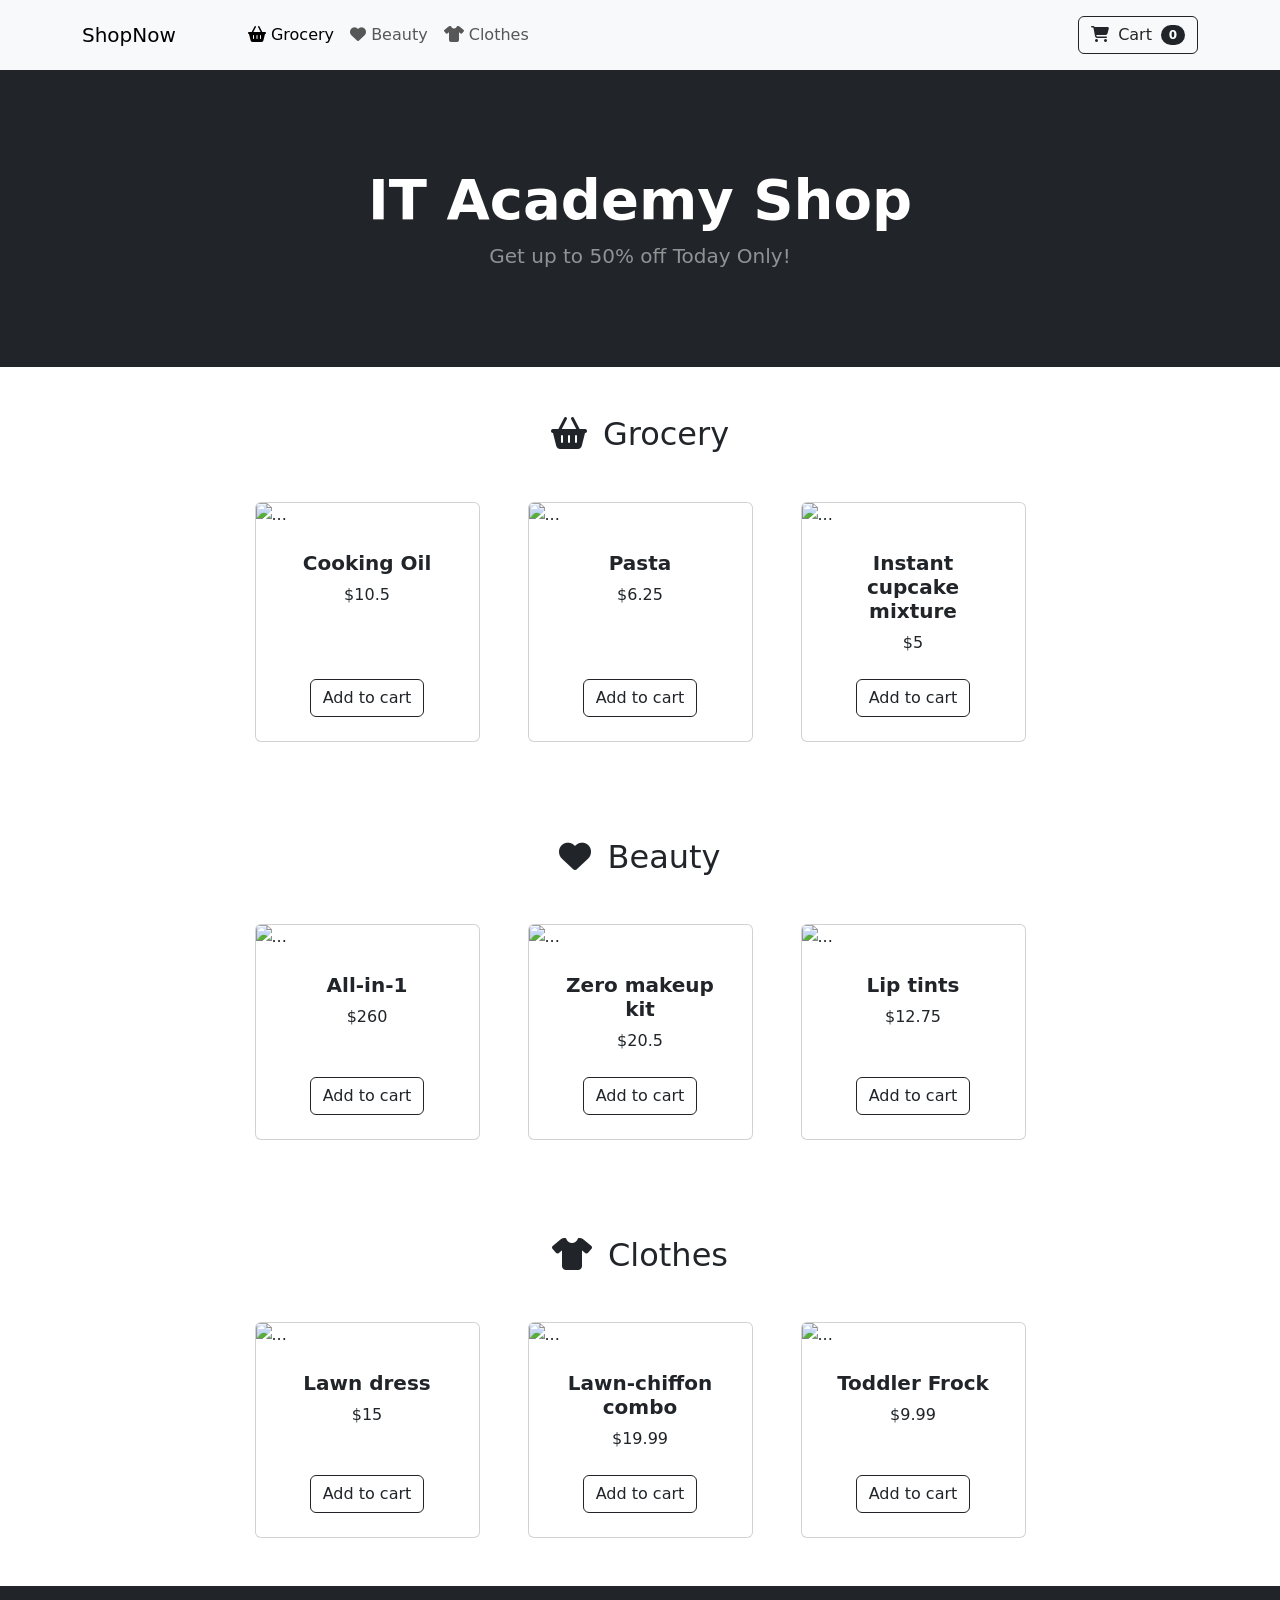
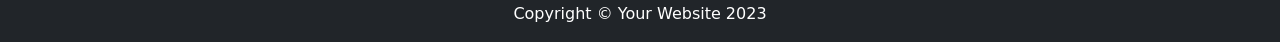
==== index.html @ ad047e98 "Added cart functionality" ====
<!DOCTYPE html>
<html lang="en">

<head>
	<meta charset="utf-8" />
	<meta name="viewport" content="width=device-width, initial-scale=1, shrink-to-fit=no" />
	<meta name="description" content="" />
	<meta name="author" content="" />
	<title>ShopNow</title>
	<!-- Favicon-->
	<link rel="icon" type="image/x-icon" href="images/favicon.ico" />
	<link href="https://cdn.jsdelivr.net/npm/bootstrap@5.3.0/dist/css/bootstrap.min.css" rel="stylesheet"
		integrity="sha384-9ndCyUaIbzAi2FUVXJi0CjmCapSmO7SnpJef0486qhLnuZ2cdeRhO02iuK6FUUVM" crossorigin="anonymous">

	<!-- Fontawesome icons-->
	<link rel="stylesheet" href="https://cdnjs.cloudflare.com/ajax/libs/font-awesome/6.4.0/css/all.min.css"
		integrity="sha512-iecdLmaskl7CVkqkXNQ/ZH/XLlvWZOJyj7Yy7tcenmpD1ypASozpmT/E0iPtmFIB46ZmdtAc9eNBvH0H/ZpiBw=="
		crossorigin="anonymous" referrerpolicy="no-referrer" />
</head>

<body data-bs-spy="scroll" data-bs-target="#navbar-example2" data-bs-offset="50">
	<!-- Navigation-->
	<nav class="navbar py-3 py-lg-0 navbar-light bg-light navbar-expand-lg" id="navbar-example2">
		<div class="container d-flex">
			<a class="navbar-brand" href="#">ShopNow</a>
			<div class="d-flex flex-row order-lg-last align-items-center">

				<button type="button" class="navbar-toggler order-last collapsed" data-bs-toggle="collapse"
					data-bs-target="#navbar" aria-expanded="false" aria-controls="navbar">
					<span class="navbar-toggler-icon"></span>
				</button>
				<ul class="navbar-nav me-3 me-lg-0 d-flex flex-row align-items-center">
					<li class="dropdown search-dropdown nav-item py-lg-3">
						<a href="javascript:void(0)" class="btn btn-outline-dark flex-center" type="button"
							data-bs-toggle="modal" data-bs-target="#cartModal" onclick="open_modal()"
							data-bs-auto-close="outside">
							<i class="fas fa-shopping-cart me-1"></i> Cart <span
								class="badge bg-dark text-white ms-1 rounded-pill" id="count_product">0</span>
						</a>
					</li>
				</ul>
			</div>

			<div id="navbar" class="navbar-collapse collapse">

				<ul class="navbar-nav me-auto mb-4 mb-lg-0 ms-lg-5">
					<li class="nav-item">
						<a class="nav-link" href="#grocery"><i class="fas fa-shopping-basket"></i> Grocery</a>
					</li>
					<li class="nav-item">
						<a class="nav-link" href="#beauty"><i class="fas fa-heart"></i> Beauty</a>
					</li>
					<li class="nav-item">
						<a class="nav-link" href="#clothes"><i class="fas fa-tshirt"></i> Clothes</a>
					</li>

				</ul>
			</div>
		</div>
	</nav>

	<!-- Header-->
	<header class="bg-dark py-5">
		<div class="container px-4 px-lg-5 my-5">
			<div class="text-center text-white">
				<h1 class="display-4 fw-bolder">IT Academy Shop</h1>
				<p class="lead fw-normal text-white-50 mb-0">Get up to 50% off Today Only!</p>
			</div>
		</div>
	</header>
	<!-- Section-->
	<section class="pt-5" id="grocery">
		<h2 class="text-center"><i class="fas fa-shopping-basket pe-3"></i>Grocery</h2>
		<div class="container px-4 px-lg-5 mt-5">
			<div class="row gx-4 gx-lg-5 row-cols-2 row-cols-md-3 row-cols-xl-4 justify-content-center">
				<div class="col mb-5">
					<div class="card h-100">
						<img class="card-img-top" src="./images/product.svg" alt="..." />
						<div class="card-body p-4">
							<div class="text-center">
								<h5 class="fw-bolder">Cooking Oil</h5>
								$10.5
							</div>
						</div>
						<div class="card-footer p-4 pt-0 border-top-0 bg-transparent">
							<div class="text-center"><button type="button" onclick="buy(1)"
									class="btn btn-outline-dark">Add to cart</button></div>
						</div>
					</div>
				</div>
				<div class="col mb-5">
					<div class="card h-100">
						<img class="card-img-top" src="./images/product.svg" alt="..." />
						<div class="card-body p-4">
							<div class="text-center">
								<h5 class="fw-bolder">Pasta</h5>
								$6.25
							</div>
						</div>
						<div class="card-footer p-4 pt-0 border-top-0 bg-transparent">
							<div class="text-center"><button type="button" onclick="buy(2)"
									class="btn btn-outline-dark">Add to cart</button></div>
						</div>
					</div>
				</div>
				<div class="col mb-5">
					<div class="card h-100">
						<img class="card-img-top" src="./images/product.svg" alt="..." />
						<div class="card-body p-4">
							<div class="text-center">
								<h5 class="fw-bolder">Instant cupcake mixture</h5>
								$5
							</div>
						</div>
						<div class="card-footer p-4 pt-0 border-top-0 bg-transparent">
							<div class="text-center"><button type="button" onclick="buy(3)"
									class="btn btn-outline-dark">Add to cart</button></div>
						</div>
					</div>
				</div>

			</div>
		</div>
	</section>
	<section class="pt-5" id="beauty">
		<h2 class="text-center"><i class="fas fa-heart pe-3"></i>Beauty</h2>
		<div class="container px-4 px-lg-5 mt-5">
			<div class="row gx-4 gx-lg-5 row-cols-2 row-cols-md-3 row-cols-xl-4 justify-content-center">
				<div class="col mb-5">
					<div class="card h-100">
						<img class="card-img-top" src="./images/product.svg" alt="..." />
						<div class="card-body p-4">
							<div class="text-center">
								<h5 class="fw-bolder">All-in-1</h5>
								$260
							</div>
						</div>
						<div class="card-footer p-4 pt-0 border-top-0 bg-transparent">
							<div class="text-center"><button type="button" onclick="buy(4)"
									class="btn btn-outline-dark">Add to cart</button></div>
						</div>
					</div>
				</div>
				<div class="col mb-5">
					<div class="card h-100">
						<img class="card-img-top" src="./images/product.svg" alt="..." />
						<div class="card-body p-4">
							<div class="text-center">
								<h5 class="fw-bolder">Zero makeup kit</h5>
								$20.5
							</div>
						</div>
						<div class="card-footer p-4 pt-0 border-top-0 bg-transparent">
							<div class="text-center"><button type="button" onclick="buy(5)"
									class="btn btn-outline-dark">Add to cart</button></div>
						</div>
					</div>
				</div>
				<div class="col mb-5">
					<div class="card h-100">
						<img class="card-img-top" src="./images/product.svg" alt="..." />
						<div class="card-body p-4">
							<div class="text-center">
								<h5 class="fw-bolder">Lip tints</h5>
								$12.75
							</div>
						</div>
						<div class="card-footer p-4 pt-0 border-top-0 bg-transparent">
							<div class="text-center"><button type="button" onclick="buy(6)"
									class="btn btn-outline-dark">Add to cart</button></div>
						</div>
					</div>
				</div>

			</div>
		</div>
	</section>
	<section class="pt-5" id="clothes">
		<h2 class="text-center"><i class="fas fa-tshirt pe-3"></i>Clothes</h2>
		<div class="container px-4 px-lg-5 mt-5">
			<div class="row gx-4 gx-lg-5 row-cols-2 row-cols-md-3 row-cols-xl-4 justify-content-center">
				<div class="col mb-5">
					<div class="card h-100">
						<img class="card-img-top" src="./images/product.svg" alt="..." />
						<div class="card-body p-4">
							<div class="text-center">
								<h5 class="fw-bolder">Lawn dress</h5>
								$15
							</div>
						</div>
						<div class="card-footer p-4 pt-0 border-top-0 bg-transparent">
							<div class="text-center"><button type="button" onclick="buy(7)"
									class="btn btn-outline-dark">Add to cart</button></div>
						</div>
					</div>
				</div>
				<div class="col mb-5">
					<div class="card h-100">
						<img class="card-img-top" src="./images/product.svg" alt="..." />
						<div class="card-body p-4">
							<div class="text-center">
								<h5 class="fw-bolder">Lawn-chiffon combo</h5>
								$19.99
							</div>
						</div>
						<div class="card-footer p-4 pt-0 border-top-0 bg-transparent">
							<div class="text-center"><button type="button" onclick="buy(8)"
									class="btn btn-outline-dark">Add to cart</button></div>
						</div>
					</div>
				</div>
				<div class="col mb-5">
					<div class="card h-100">
						<img class="card-img-top" src="./images/product.svg" alt="..." />
						<div class="card-body p-4">
							<div class="text-center">
								<h5 class="fw-bolder">Toddler Frock</h5>
								$9.99
							</div>
						</div>
						<div class="card-footer p-4 pt-0 border-top-0 bg-transparent">
							<div class="text-center"><button type="button" onclick="buy(9)"
									class="btn btn-outline-dark">Add to cart</button></div>
						</div>
					</div>
				</div>

			</div>
		</div>
	</section>

	<!-- Footer-->
	<footer class="py-3 bg-dark">
		<div class="container">
			<p class="m-0 text-center text-white">Copyright &copy; Your Website 2023</p>
		</div>
	</footer>

	<div class="modal fade" id="cartModal" tabindex="-1" aria-labelledby="exampleModalLabel" aria-hidden="true">
		<div class="modal-dialog">
			<div class="modal-content">
				<div class="modal-header">
					<h5 class="modal-title" id="exampleModalLabel"><i class="fas fa-cart-arrow-down"></i> My Cart</h5>
					<button type="button" class="btn-close" data-bs-dismiss="modal" aria-label="Close"></button>
				</div>
				<div class="modal-body">
					<h3 class="text-center bill px-5">Shopping Cart</h3>
					<table class="table">
						<thead>
							<tr>
								<th scope="col">Product</th>
								<th scope="col">Price</th>
								<th scope="col">Qty.</th>
								<th scope="col">Total <small>(with discount)</small></th>
							</tr>
						</thead>
						<tbody id="cart_list">
						</tbody>
					</table>
					<div class="text-center fs-3">
						Total: $<span id="total_price"></span>
					</div>
					<div class="text-center">
						<a href="checkout.html" class="btn btn-primary m-3">Checkout</a>
						<a href="javascript:void(0)" onclick="cleanCart()" class="btn btn-primary m-3">Clean Cart</a>
					</div>
				</div>
			</div>
		</div>
	</div>

	<!-- Bootstrap core JS-->
	<script src="https://cdn.jsdelivr.net/npm/bootstrap@5.3.0/dist/js/bootstrap.bundle.min.js"
		integrity="sha384-geWF76RCwLtnZ8qwWowPQNguL3RmwHVBC9FhGdlKrxdiJJigb/j/68SIy3Te4Bkz"
		crossorigin="anonymous"></script>

	<!-- Core theme JS-->
	<script src="js/shop.js"></script>
	<script src="js/checkout.js"></script>
</body>

</html>
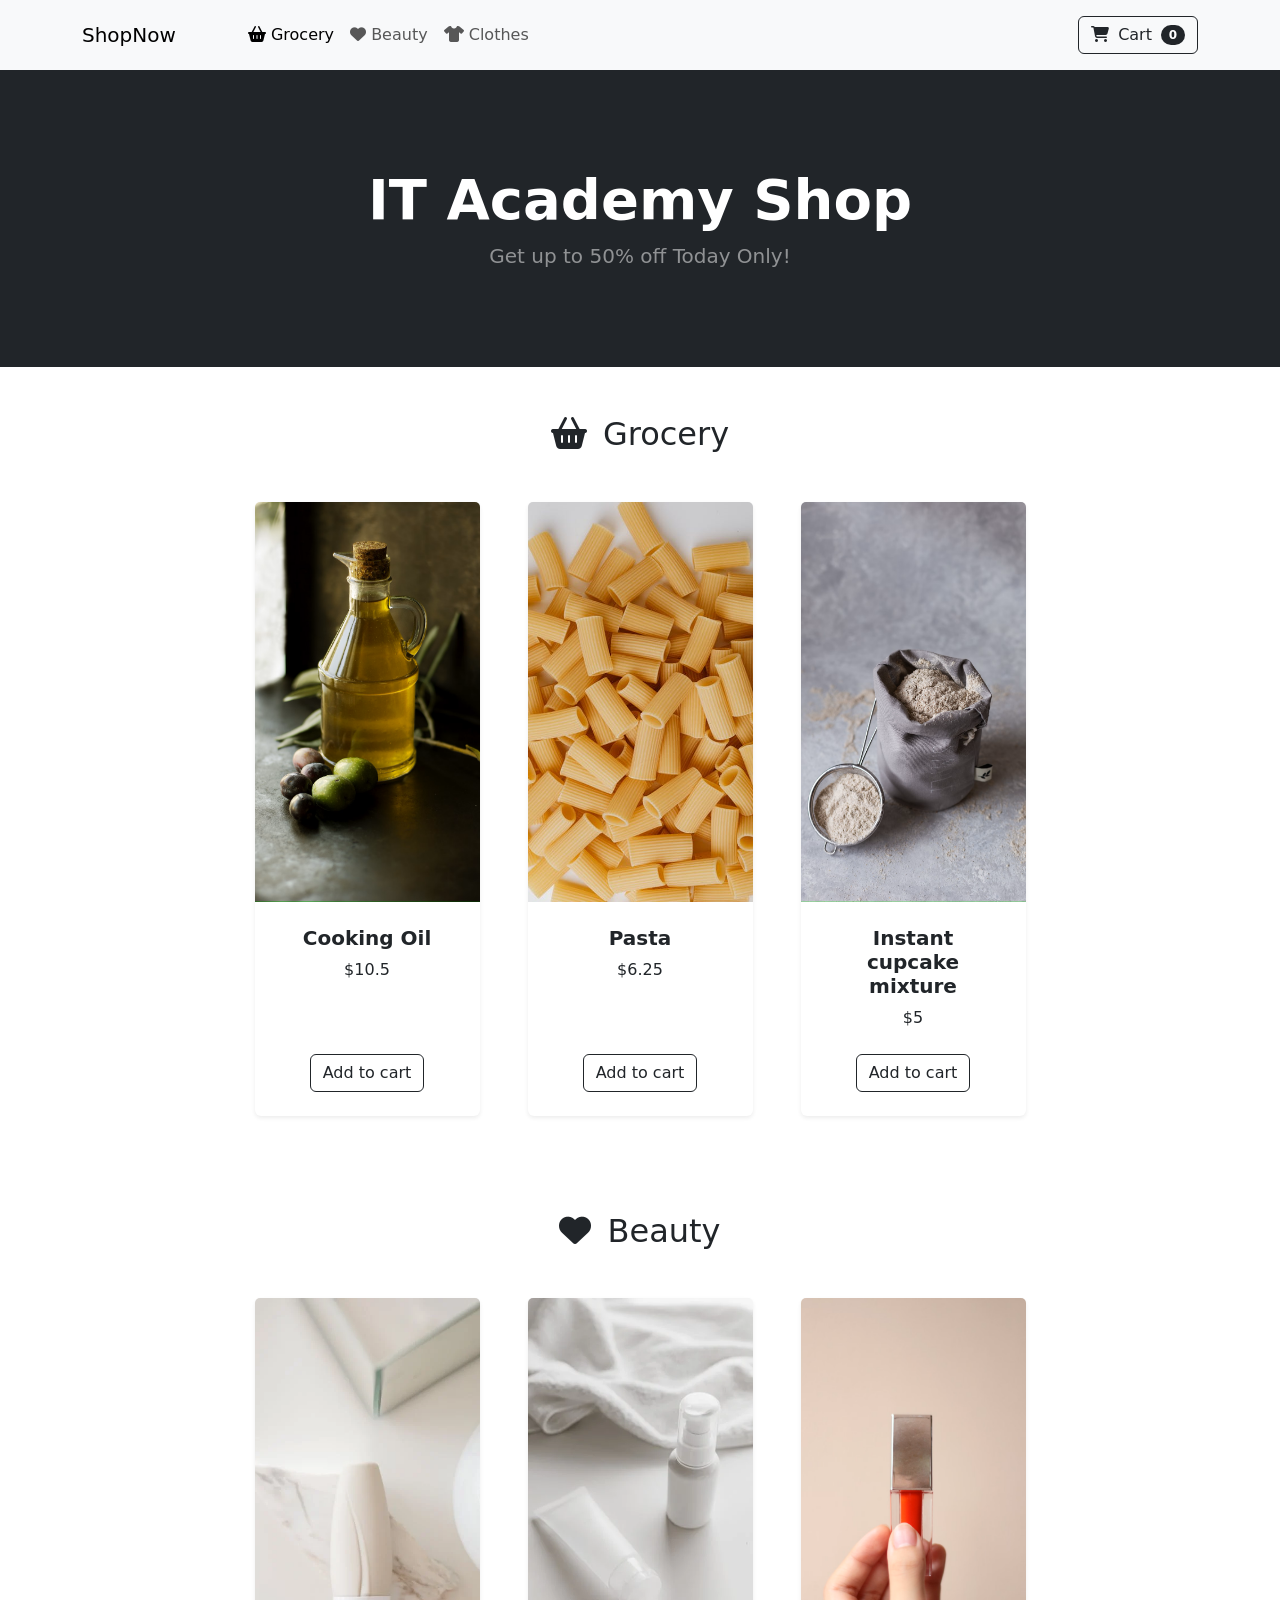
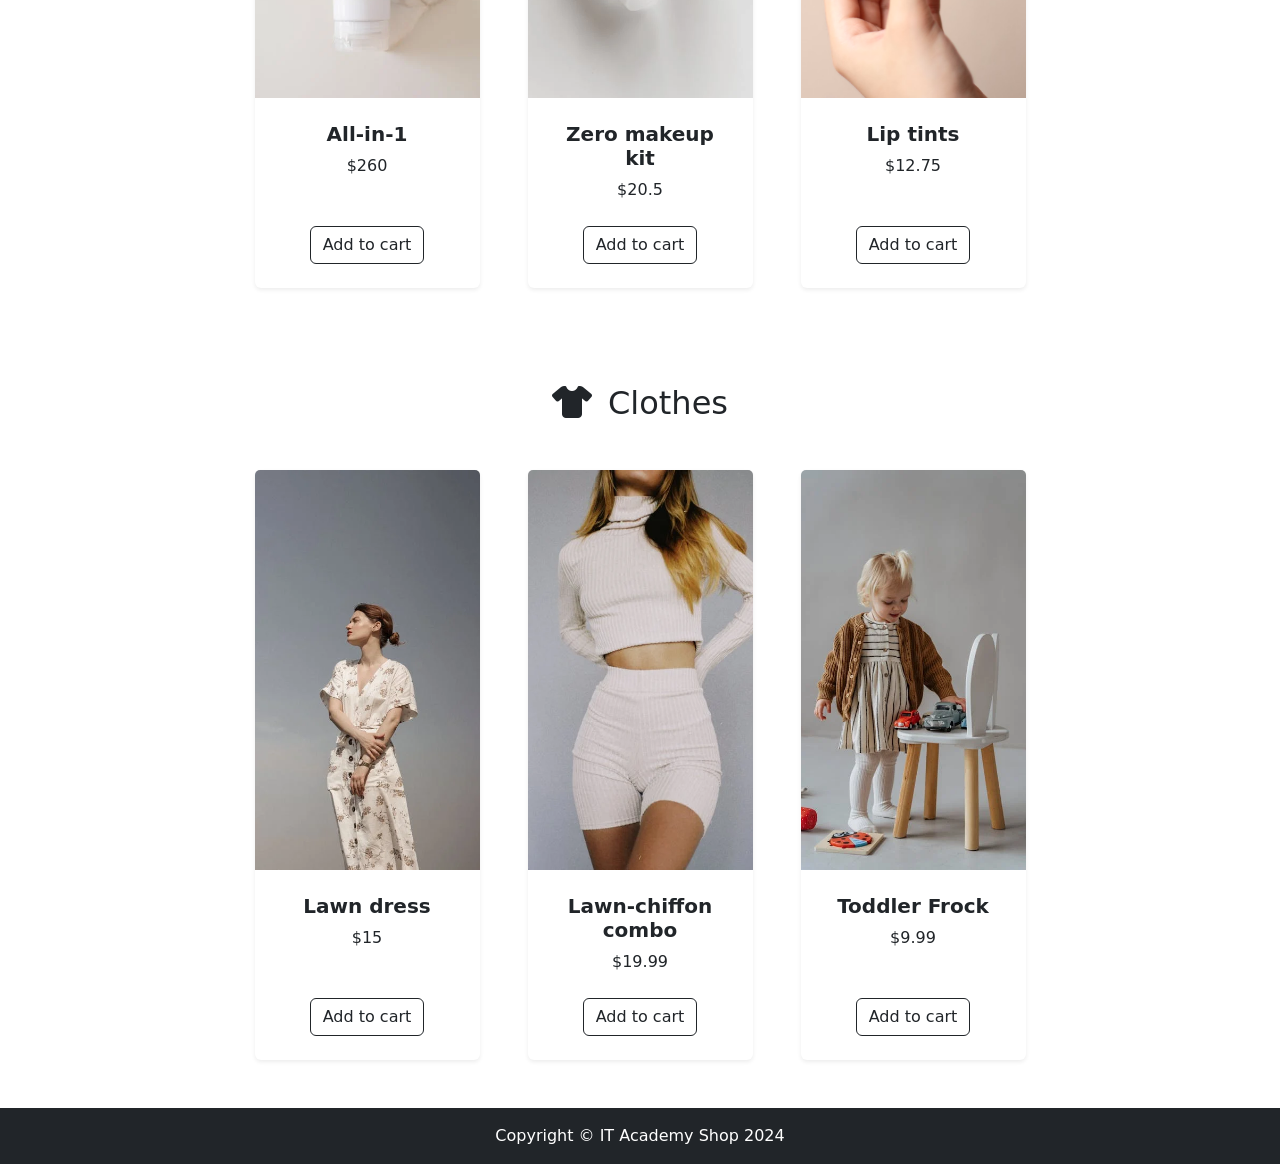
==== commit a17691f2: "Added images and some styling" ====
--- a/index.html
+++ b/index.html
@@ -74,8 +74,9 @@
 		<div class="container px-4 px-lg-5 mt-5">
 			<div class="row gx-4 gx-lg-5 row-cols-2 row-cols-md-3 row-cols-xl-4 justify-content-center">
 				<div class="col mb-5">
-					<div class="card h-100">
-						<img class="card-img-top" src="./images/product.svg" alt="..." />
+					<div class="card h-100 shadow-sm border-0">
+						<img class="card-img-top object-fit-cover" src="./images/cooking-oil.png" alt="Cooking oil"
+							style="height: 25rem;" />
 						<div class="card-body p-4">
 							<div class="text-center">
 								<h5 class="fw-bolder">Cooking Oil</h5>
@@ -89,8 +90,9 @@
 					</div>
 				</div>
 				<div class="col mb-5">
-					<div class="card h-100">
-						<img class="card-img-top" src="./images/product.svg" alt="..." />
+					<div class="card h-100 shadow-sm border-0">
+						<img class="card-img-top object-fit-cover" src="./images/pasta.png" alt="Pasta"
+							style="height: 25rem;" />
 						<div class="card-body p-4">
 							<div class="text-center">
 								<h5 class="fw-bolder">Pasta</h5>
@@ -104,8 +106,9 @@
 					</div>
 				</div>
 				<div class="col mb-5">
-					<div class="card h-100">
-						<img class="card-img-top" src="./images/product.svg" alt="..." />
+					<div class="card h-100 shadow-sm border-0">
+						<img class="card-img-top object-fit-cover" src="./images/cupcake-mixture.png"
+							style="height: 25rem;" alt="Instant cupcake mixture" />
 						<div class="card-body p-4">
 							<div class="text-center">
 								<h5 class="fw-bolder">Instant cupcake mixture</h5>
@@ -127,8 +130,9 @@
 		<div class="container px-4 px-lg-5 mt-5">
 			<div class="row gx-4 gx-lg-5 row-cols-2 row-cols-md-3 row-cols-xl-4 justify-content-center">
 				<div class="col mb-5">
-					<div class="card h-100">
-						<img class="card-img-top" src="./images/product.svg" alt="..." />
+					<div class="card h-100 shadow-sm border-0">
+						<img class="card-img-top object-fit-cover" src="./images/all-in-one.png" alt="All in one"
+							style="height: 25rem;" />
 						<div class="card-body p-4">
 							<div class="text-center">
 								<h5 class="fw-bolder">All-in-1</h5>
@@ -142,8 +146,9 @@
 					</div>
 				</div>
 				<div class="col mb-5">
-					<div class="card h-100">
-						<img class="card-img-top" src="./images/product.svg" alt="..." />
+					<div class="card h-100 shadow-sm border-0">
+						<img class="card-img-top object-fit-cover" src="./images/zero-makeup-kit.png"
+							alt="Zero makeup kit" style="height: 25rem;" />
 						<div class="card-body p-4">
 							<div class="text-center">
 								<h5 class="fw-bolder">Zero makeup kit</h5>
@@ -157,8 +162,9 @@
 					</div>
 				</div>
 				<div class="col mb-5">
-					<div class="card h-100">
-						<img class="card-img-top" src="./images/product.svg" alt="..." />
+					<div class="card h-100 shadow-sm border-0">
+						<img class="card-img-top object-fit-cover" src="./images/lip-tint.png" alt="Lip tint"
+							style="height: 25rem;" />
 						<div class="card-body p-4">
 							<div class="text-center">
 								<h5 class="fw-bolder">Lip tints</h5>
@@ -180,8 +186,9 @@
 		<div class="container px-4 px-lg-5 mt-5">
 			<div class="row gx-4 gx-lg-5 row-cols-2 row-cols-md-3 row-cols-xl-4 justify-content-center">
 				<div class="col mb-5">
-					<div class="card h-100">
-						<img class="card-img-top" src="./images/product.svg" alt="..." />
+					<div class="card h-100 shadow-sm border-0">
+						<img class="card-img-top object-fit-cover" src="./images/lawn-dress.png" alt="Lawn dress"
+							style="height: 25rem;" />
 						<div class="card-body p-4">
 							<div class="text-center">
 								<h5 class="fw-bolder">Lawn dress</h5>
@@ -195,8 +202,9 @@
 					</div>
 				</div>
 				<div class="col mb-5">
-					<div class="card h-100">
-						<img class="card-img-top" src="./images/product.svg" alt="..." />
+					<div class="card h-100 shadow-sm border-0">
+						<img class="card-img-top object-fit-cover" src="./images/combo.png" alt="Lawn chiffon combo"
+							style="height: 25rem;" />
 						<div class="card-body p-4">
 							<div class="text-center">
 								<h5 class="fw-bolder">Lawn-chiffon combo</h5>
@@ -210,8 +218,9 @@
 					</div>
 				</div>
 				<div class="col mb-5">
-					<div class="card h-100">
-						<img class="card-img-top" src="./images/product.svg" alt="..." />
+					<div class="card h-100 shadow-sm border-0">
+						<img class="card-img-top object-fit-cover" src="./images/toddler-dress.png" alt="Toddler frock"
+							style="height: 25rem;" />
 						<div class="card-body p-4">
 							<div class="text-center">
 								<h5 class="fw-bolder">Toddler Frock</h5>
@@ -232,7 +241,7 @@
 	<!-- Footer-->
 	<footer class="py-3 bg-dark">
 		<div class="container">
-			<p class="m-0 text-center text-white">Copyright &copy; Your Website 2023</p>
+			<p class="m-0 text-center text-white">Copyright &copy; IT Academy Shop 2024</p>
 		</div>
 	</footer>
 
@@ -252,6 +261,7 @@
 								<th scope="col">Price</th>
 								<th scope="col">Qty.</th>
 								<th scope="col">Total <small>(with discount)</small></th>
+								<th scope="col"></th>
 							</tr>
 						</thead>
 						<tbody id="cart_list">
